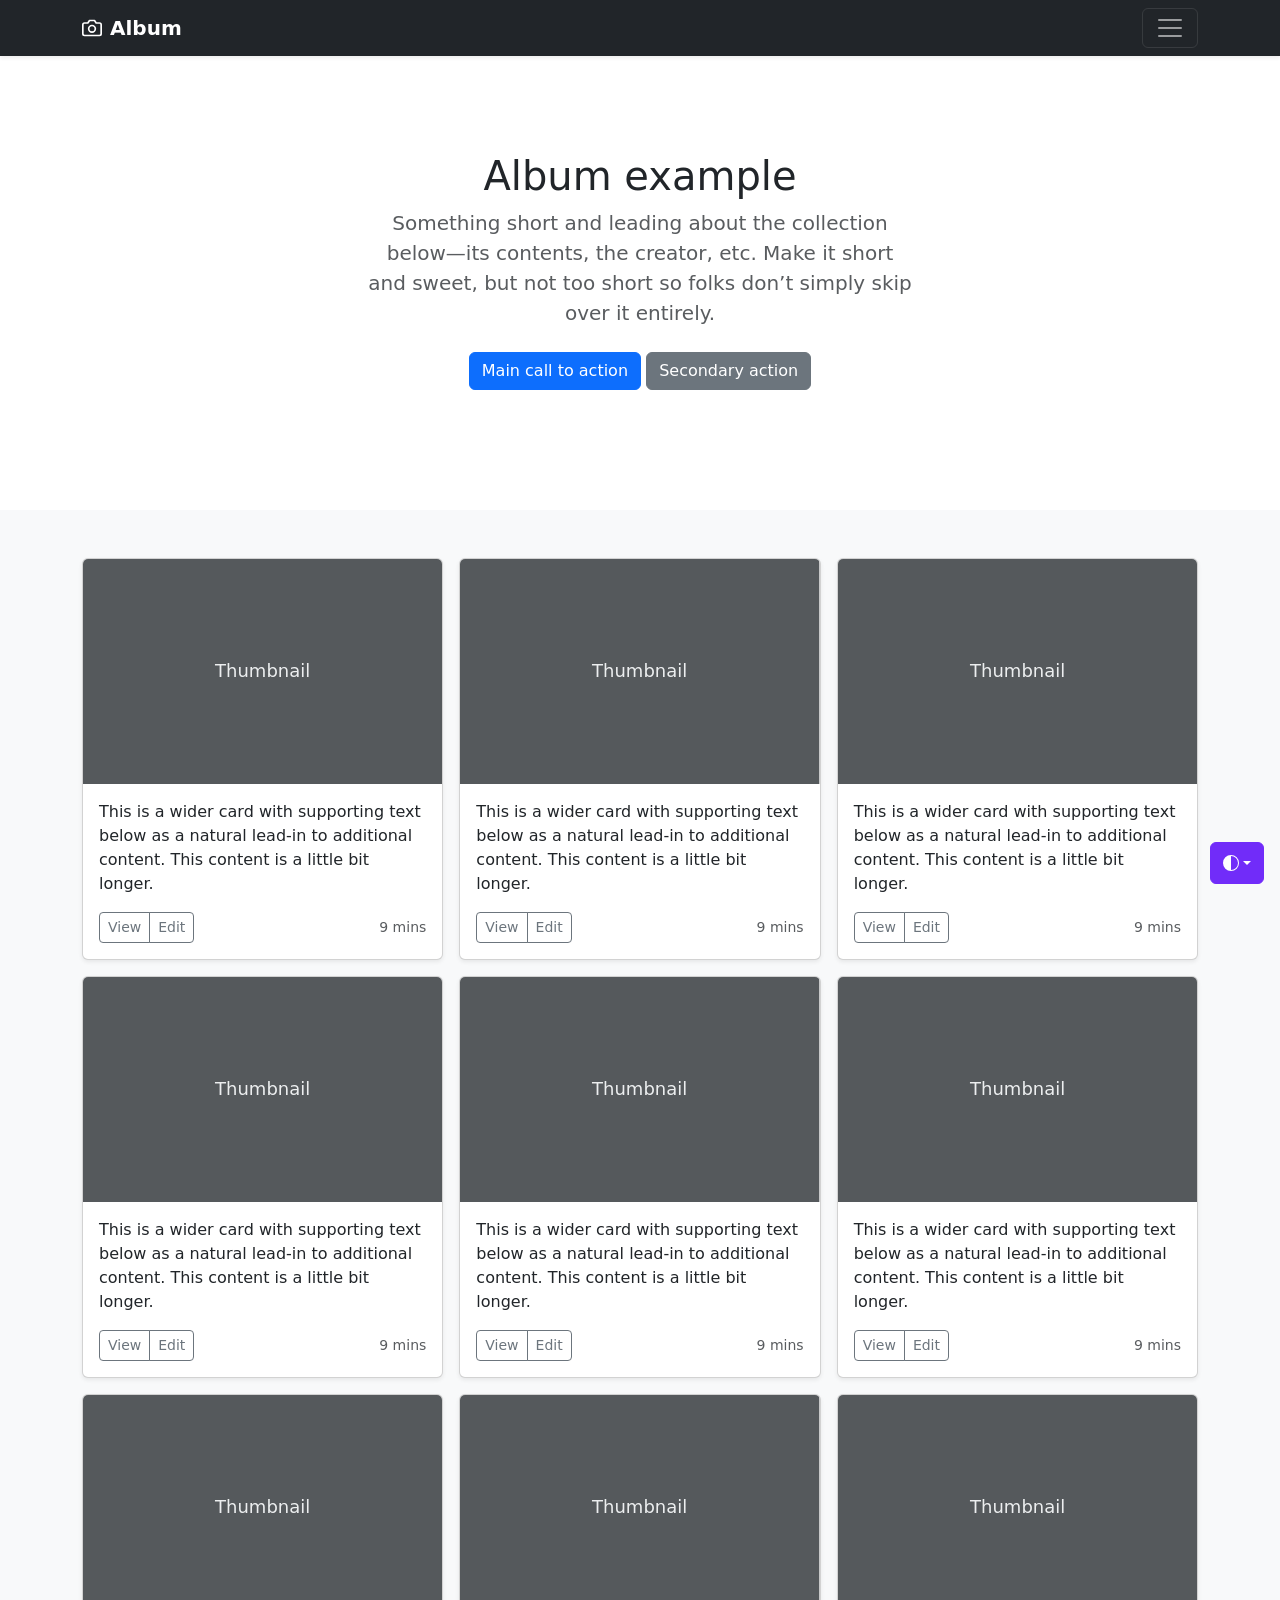
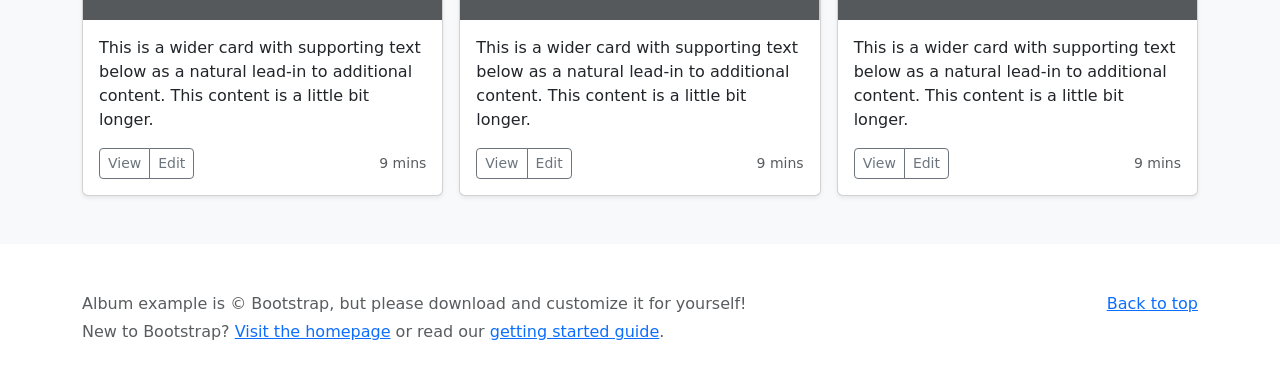
==== Clases de reforzamiento/Reforzamiento 04-07-2026/proyecto/index.html @ 9f86f80a "Actualización repositorio" ====
<!doctype html>
<html lang="en" data-bs-theme="auto">
  <head>
    <meta charset="utf-8" />
    <meta name="viewport" content="width=device-width, initial-scale=1" />
    <meta name="description" content="" />
    <meta
      name="author"
      content="Mark Otto, Jacob Thornton, and Bootstrap contributors"
    />
    <meta name="generator" content="Astro v5.13.2" />
    <title>Album example · Bootstrap v5.3</title>
    <link
      rel="canonical"
      href="https://getbootstrap.com/docs/5.3/examples/album/"
    />
    <script src="../assets/js/color-modes.js"></script>
    <link href="https://cdn.jsdelivr.net/npm/bootstrap@5.3.8/dist/css/bootstrap.min.css" rel="stylesheet" integrity="sha384-sRIl4kxILFvY47J16cr9ZwB07vP4J8+LH7qKQnuqkuIAvNWLzeN8tE5YBujZqJLB" crossorigin="anonymous">
    <meta name="theme-color" content="#712cf9" />
    <style>
      .bd-placeholder-img {
        font-size: 1.125rem;
        text-anchor: middle;
        -webkit-user-select: none;
        -moz-user-select: none;
        user-select: none;
      }
      @media (min-width: 768px) {
        .bd-placeholder-img-lg {
          font-size: 3.5rem;
        }
      }
      .b-example-divider {
        width: 100%;
        height: 3rem;
        background-color: #0000001a;
        border: solid rgba(0, 0, 0, 0.15);
        border-width: 1px 0;
        box-shadow:
          inset 0 0.5em 1.5em #0000001a,
          inset 0 0.125em 0.5em #00000026;
      }
      .b-example-vr {
        flex-shrink: 0;
        width: 1.5rem;
        height: 100vh;
      }
      .bi {
        vertical-align: -0.125em;
        fill: currentColor;
      }
      .nav-scroller {
        position: relative;
        z-index: 2;
        height: 2.75rem;
        overflow-y: hidden;
      }
      .nav-scroller .nav {
        display: flex;
        flex-wrap: nowrap;
        padding-bottom: 1rem;
        margin-top: -1px;
        overflow-x: auto;
        text-align: center;
        white-space: nowrap;
        -webkit-overflow-scrolling: touch;
      }
      .btn-bd-primary {
        --bd-violet-bg: #712cf9;
        --bd-violet-rgb: 112.520718, 44.062154, 249.437846;
        --bs-btn-font-weight: 600;
        --bs-btn-color: var(--bs-white);
        --bs-btn-bg: var(--bd-violet-bg);
        --bs-btn-border-color: var(--bd-violet-bg);
        --bs-btn-hover-color: var(--bs-white);
        --bs-btn-hover-bg: #6528e0;
        --bs-btn-hover-border-color: #6528e0;
        --bs-btn-focus-shadow-rgb: var(--bd-violet-rgb);
        --bs-btn-active-color: var(--bs-btn-hover-color);
        --bs-btn-active-bg: #5a23c8;
        --bs-btn-active-border-color: #5a23c8;
      }
      .bd-mode-toggle {
        z-index: 1500;
      }
      .bd-mode-toggle .bi {
        width: 1em;
        height: 1em;
      }
      .bd-mode-toggle .dropdown-menu .active .bi {
        display: block !important;
      }
    </style>
  </head>
  <body>
    <svg xmlns="http://www.w3.org/2000/svg" class="d-none">
      <symbol id="check2" viewBox="0 0 16 16">
        <path
          d="M13.854 3.646a.5.5 0 0 1 0 .708l-7 7a.5.5 0 0 1-.708 0l-3.5-3.5a.5.5 0 1 1 .708-.708L6.5 10.293l6.646-6.647a.5.5 0 0 1 .708 0z"
        ></path>
      </symbol>
      <symbol id="circle-half" viewBox="0 0 16 16">
        <path
          d="M8 15A7 7 0 1 0 8 1v14zm0 1A8 8 0 1 1 8 0a8 8 0 0 1 0 16z"
        ></path>
      </symbol>
      <symbol id="moon-stars-fill" viewBox="0 0 16 16">
        <path
          d="M6 .278a.768.768 0 0 1 .08.858 7.208 7.208 0 0 0-.878 3.46c0 4.021 3.278 7.277 7.318 7.277.527 0 1.04-.055 1.533-.16a.787.787 0 0 1 .81.316.733.733 0 0 1-.031.893A8.349 8.349 0 0 1 8.344 16C3.734 16 0 12.286 0 7.71 0 4.266 2.114 1.312 5.124.06A.752.752 0 0 1 6 .278z"
        ></path>
        <path
          d="M10.794 3.148a.217.217 0 0 1 .412 0l.387 1.162c.173.518.579.924 1.097 1.097l1.162.387a.217.217 0 0 1 0 .412l-1.162.387a1.734 1.734 0 0 0-1.097 1.097l-.387 1.162a.217.217 0 0 1-.412 0l-.387-1.162A1.734 1.734 0 0 0 9.31 6.593l-1.162-.387a.217.217 0 0 1 0-.412l1.162-.387a1.734 1.734 0 0 0 1.097-1.097l.387-1.162zM13.863.099a.145.145 0 0 1 .274 0l.258.774c.115.346.386.617.732.732l.774.258a.145.145 0 0 1 0 .274l-.774.258a1.156 1.156 0 0 0-.732.732l-.258.774a.145.145 0 0 1-.274 0l-.258-.774a1.156 1.156 0 0 0-.732-.732l-.774-.258a.145.145 0 0 1 0-.274l.774-.258c.346-.115.617-.386.732-.732L13.863.1z"
        ></path>
      </symbol>
      <symbol id="sun-fill" viewBox="0 0 16 16">
        <path
          d="M8 12a4 4 0 1 0 0-8 4 4 0 0 0 0 8zM8 0a.5.5 0 0 1 .5.5v2a.5.5 0 0 1-1 0v-2A.5.5 0 0 1 8 0zm0 13a.5.5 0 0 1 .5.5v2a.5.5 0 0 1-1 0v-2A.5.5 0 0 1 8 13zm8-5a.5.5 0 0 1-.5.5h-2a.5.5 0 0 1 0-1h2a.5.5 0 0 1 .5.5zM3 8a.5.5 0 0 1-.5.5h-2a.5.5 0 0 1 0-1h2A.5.5 0 0 1 3 8zm10.657-5.657a.5.5 0 0 1 0 .707l-1.414 1.415a.5.5 0 1 1-.707-.708l1.414-1.414a.5.5 0 0 1 .707 0zm-9.193 9.193a.5.5 0 0 1 0 .707L3.05 13.657a.5.5 0 0 1-.707-.707l1.414-1.414a.5.5 0 0 1 .707 0zm9.193 2.121a.5.5 0 0 1-.707 0l-1.414-1.414a.5.5 0 0 1 .707-.707l1.414 1.414a.5.5 0 0 1 0 .707zM4.464 4.465a.5.5 0 0 1-.707 0L2.343 3.05a.5.5 0 1 1 .707-.707l1.414 1.414a.5.5 0 0 1 0 .708z"
        ></path>
      </symbol>
    </svg>
    <div
      class="dropdown position-fixed bottom-0 end-0 mb-3 me-3 bd-mode-toggle"
    >
      <button
        class="btn btn-bd-primary py-2 dropdown-toggle d-flex align-items-center"
        id="bd-theme"
        type="button"
        aria-expanded="false"
        data-bs-toggle="dropdown"
        aria-label="Toggle theme (auto)"
      >
        <svg class="bi my-1 theme-icon-active" aria-hidden="true">
          <use href="#circle-half"></use>
        </svg>
        <span class="visually-hidden" id="bd-theme-text">Toggle theme</span>
      </button>
      <ul
        class="dropdown-menu dropdown-menu-end shadow"
        aria-labelledby="bd-theme-text"
      >
        <li>
          <button
            type="button"
            class="dropdown-item d-flex align-items-center"
            data-bs-theme-value="light"
            aria-pressed="false"
          >
            <svg class="bi me-2 opacity-50" aria-hidden="true">
              <use href="#sun-fill"></use>
            </svg>
            Light
            <svg class="bi ms-auto d-none" aria-hidden="true">
              <use href="#check2"></use>
            </svg>
          </button>
        </li>
        <li>
          <button
            type="button"
            class="dropdown-item d-flex align-items-center"
            data-bs-theme-value="dark"
            aria-pressed="false"
          >
            <svg class="bi me-2 opacity-50" aria-hidden="true">
              <use href="#moon-stars-fill"></use>
            </svg>
            Dark
            <svg class="bi ms-auto d-none" aria-hidden="true">
              <use href="#check2"></use>
            </svg>
          </button>
        </li>
        <li>
          <button
            type="button"
            class="dropdown-item d-flex align-items-center active"
            data-bs-theme-value="auto"
            aria-pressed="true"
          >
            <svg class="bi me-2 opacity-50" aria-hidden="true">
              <use href="#circle-half"></use>
            </svg>
            Auto
            <svg class="bi ms-auto d-none" aria-hidden="true">
              <use href="#check2"></use>
            </svg>
          </button>
        </li>
      </ul>
    </div>
    <header data-bs-theme="dark">
      <div class="collapse text-bg-dark" id="navbarHeader">
        <div class="container">
          <div class="row">
            <div class="col-sm-8 col-md-7 py-4">
              <h4>About</h4>
              <p class="text-body-secondary">
                Add some information about the album below, the author, or any
                other background context. Make it a few sentences long so folks
                can pick up some informative tidbits. Then, link them off to
                some social networking sites or contact information.
              </p>
            </div>
            <div class="col-sm-4 offset-md-1 py-4">
              <h4>Contact</h4>
              <ul class="list-unstyled">
                <li><a href="#" class="text-white">Follow on X</a></li>
                <li><a href="#" class="text-white">Like on Facebook</a></li>
                <li><a href="#" class="text-white">Email me</a></li>
              </ul>
            </div>
          </div>
        </div>
      </div>
      <div class="navbar navbar-dark bg-dark shadow-sm">
        <div class="container">
          <a href="#" class="navbar-brand d-flex align-items-center">
            <svg
              xmlns="http://www.w3.org/2000/svg"
              width="20"
              height="20"
              fill="none"
              stroke="currentColor"
              stroke-linecap="round"
              stroke-linejoin="round"
              stroke-width="2"
              aria-hidden="true"
              class="me-2"
              viewBox="0 0 24 24"
            >
              <path
                d="M23 19a2 2 0 0 1-2 2H3a2 2 0 0 1-2-2V8a2 2 0 0 1 2-2h4l2-3h6l2 3h4a2 2 0 0 1 2 2z"
              ></path>
              <circle cx="12" cy="13" r="4"></circle>
            </svg>
            <strong>Album</strong>
          </a>
          <button
            class="navbar-toggler"
            type="button"
            data-bs-toggle="collapse"
            data-bs-target="#navbarHeader"
            aria-controls="navbarHeader"
            aria-expanded="false"
            aria-label="Toggle navigation"
          >
            <span class="navbar-toggler-icon"></span>
          </button>
        </div>
      </div>
    </header>
    <main>
      <section class="py-5 text-center container">
        <div class="row py-lg-5">
          <div class="col-lg-6 col-md-8 mx-auto">
            <h1 class="fw-light">Album example</h1>
            <p class="lead text-body-secondary">
              Something short and leading about the collection below—its
              contents, the creator, etc. Make it short and sweet, but not too
              short so folks don’t simply skip over it entirely.
            </p>
            <p>
              <a href="#" class="btn btn-primary my-2">Main call to action</a>
              <a href="#" class="btn btn-secondary my-2">Secondary action</a>
            </p>
          </div>
        </div>
      </section>
      <div class="album py-5 bg-body-tertiary">
        <div class="container">
          <div class="row row-cols-1 row-cols-sm-2 row-cols-md-3 g-3">
            <div class="col">
              <div class="card shadow-sm">
                <svg
                  aria-label="Placeholder: Thumbnail"
                  class="bd-placeholder-img card-img-top"
                  height="225"
                  preserveAspectRatio="xMidYMid slice"
                  role="img"
                  width="100%"
                  xmlns="http://www.w3.org/2000/svg"
                >
                  <title>Placeholder</title>
                  <rect width="100%" height="100%" fill="#55595c"></rect>
                  <text x="50%" y="50%" fill="#eceeef" dy=".3em">
                    Thumbnail
                  </text>
                </svg>
                <div class="card-body">
                  <p class="card-text">
                    This is a wider card with supporting text below as a natural
                    lead-in to additional content. This content is a little bit
                    longer.
                  </p>
                  <div
                    class="d-flex justify-content-between align-items-center"
                  >
                    <div class="btn-group">
                      <button
                        type="button"
                        class="btn btn-sm btn-outline-secondary"
                      >
                        View
                      </button>
                      <button
                        type="button"
                        class="btn btn-sm btn-outline-secondary"
                      >
                        Edit
                      </button>
                    </div>
                    <small class="text-body-secondary">9 mins</small>
                  </div>
                </div>
              </div>
            </div>
            <div class="col">
              <div class="card shadow-sm">
                <svg
                  aria-label="Placeholder: Thumbnail"
                  class="bd-placeholder-img card-img-top"
                  height="225"
                  preserveAspectRatio="xMidYMid slice"
                  role="img"
                  width="100%"
                  xmlns="http://www.w3.org/2000/svg"
                >
                  <title>Placeholder</title>
                  <rect width="100%" height="100%" fill="#55595c"></rect>
                  <text x="50%" y="50%" fill="#eceeef" dy=".3em">
                    Thumbnail
                  </text>
                </svg>
                <div class="card-body">
                  <p class="card-text">
                    This is a wider card with supporting text below as a natural
                    lead-in to additional content. This content is a little bit
                    longer.
                  </p>
                  <div
                    class="d-flex justify-content-between align-items-center"
                  >
                    <div class="btn-group">
                      <button
                        type="button"
                        class="btn btn-sm btn-outline-secondary"
                      >
                        View
                      </button>
                      <button
                        type="button"
                        class="btn btn-sm btn-outline-secondary"
                      >
                        Edit
                      </button>
                    </div>
                    <small class="text-body-secondary">9 mins</small>
                  </div>
                </div>
              </div>
            </div>
            <div class="col">
              <div class="card shadow-sm">
                <svg
                  aria-label="Placeholder: Thumbnail"
                  class="bd-placeholder-img card-img-top"
                  height="225"
                  preserveAspectRatio="xMidYMid slice"
                  role="img"
                  width="100%"
                  xmlns="http://www.w3.org/2000/svg"
                >
                  <title>Placeholder</title>
                  <rect width="100%" height="100%" fill="#55595c"></rect>
                  <text x="50%" y="50%" fill="#eceeef" dy=".3em">
                    Thumbnail
                  </text>
                </svg>
                <div class="card-body">
                  <p class="card-text">
                    This is a wider card with supporting text below as a natural
                    lead-in to additional content. This content is a little bit
                    longer.
                  </p>
                  <div
                    class="d-flex justify-content-between align-items-center"
                  >
                    <div class="btn-group">
                      <button
                        type="button"
                        class="btn btn-sm btn-outline-secondary"
                      >
                        View
                      </button>
                      <button
                        type="button"
                        class="btn btn-sm btn-outline-secondary"
                      >
                        Edit
                      </button>
                    </div>
                    <small class="text-body-secondary">9 mins</small>
                  </div>
                </div>
              </div>
            </div>
            <div class="col">
              <div class="card shadow-sm">
                <svg
                  aria-label="Placeholder: Thumbnail"
                  class="bd-placeholder-img card-img-top"
                  height="225"
                  preserveAspectRatio="xMidYMid slice"
                  role="img"
                  width="100%"
                  xmlns="http://www.w3.org/2000/svg"
                >
                  <title>Placeholder</title>
                  <rect width="100%" height="100%" fill="#55595c"></rect>
                  <text x="50%" y="50%" fill="#eceeef" dy=".3em">
                    Thumbnail
                  </text>
                </svg>
                <div class="card-body">
                  <p class="card-text">
                    This is a wider card with supporting text below as a natural
                    lead-in to additional content. This content is a little bit
                    longer.
                  </p>
                  <div
                    class="d-flex justify-content-between align-items-center"
                  >
                    <div class="btn-group">
                      <button
                        type="button"
                        class="btn btn-sm btn-outline-secondary"
                      >
                        View
                      </button>
                      <button
                        type="button"
                        class="btn btn-sm btn-outline-secondary"
                      >
                        Edit
                      </button>
                    </div>
                    <small class="text-body-secondary">9 mins</small>
                  </div>
                </div>
              </div>
            </div>
            <div class="col">
              <div class="card shadow-sm">
                <svg
                  aria-label="Placeholder: Thumbnail"
                  class="bd-placeholder-img card-img-top"
                  height="225"
                  preserveAspectRatio="xMidYMid slice"
                  role="img"
                  width="100%"
                  xmlns="http://www.w3.org/2000/svg"
                >
                  <title>Placeholder</title>
                  <rect width="100%" height="100%" fill="#55595c"></rect>
                  <text x="50%" y="50%" fill="#eceeef" dy=".3em">
                    Thumbnail
                  </text>
                </svg>
                <div class="card-body">
                  <p class="card-text">
                    This is a wider card with supporting text below as a natural
                    lead-in to additional content. This content is a little bit
                    longer.
                  </p>
                  <div
                    class="d-flex justify-content-between align-items-center"
                  >
                    <div class="btn-group">
                      <button
                        type="button"
                        class="btn btn-sm btn-outline-secondary"
                      >
                        View
                      </button>
                      <button
                        type="button"
                        class="btn btn-sm btn-outline-secondary"
                      >
                        Edit
                      </button>
                    </div>
                    <small class="text-body-secondary">9 mins</small>
                  </div>
                </div>
              </div>
            </div>
            <div class="col">
              <div class="card shadow-sm">
                <svg
                  aria-label="Placeholder: Thumbnail"
                  class="bd-placeholder-img card-img-top"
                  height="225"
                  preserveAspectRatio="xMidYMid slice"
                  role="img"
                  width="100%"
                  xmlns="http://www.w3.org/2000/svg"
                >
                  <title>Placeholder</title>
                  <rect width="100%" height="100%" fill="#55595c"></rect>
                  <text x="50%" y="50%" fill="#eceeef" dy=".3em">
                    Thumbnail
                  </text>
                </svg>
                <div class="card-body">
                  <p class="card-text">
                    This is a wider card with supporting text below as a natural
                    lead-in to additional content. This content is a little bit
                    longer.
                  </p>
                  <div
                    class="d-flex justify-content-between align-items-center"
                  >
                    <div class="btn-group">
                      <button
                        type="button"
                        class="btn btn-sm btn-outline-secondary"
                      >
                        View
                      </button>
                      <button
                        type="button"
                        class="btn btn-sm btn-outline-secondary"
                      >
                        Edit
                      </button>
                    </div>
                    <small class="text-body-secondary">9 mins</small>
                  </div>
                </div>
              </div>
            </div>
            <div class="col">
              <div class="card shadow-sm">
                <svg
                  aria-label="Placeholder: Thumbnail"
                  class="bd-placeholder-img card-img-top"
                  height="225"
                  preserveAspectRatio="xMidYMid slice"
                  role="img"
                  width="100%"
                  xmlns="http://www.w3.org/2000/svg"
                >
                  <title>Placeholder</title>
                  <rect width="100%" height="100%" fill="#55595c"></rect>
                  <text x="50%" y="50%" fill="#eceeef" dy=".3em">
                    Thumbnail
                  </text>
                </svg>
                <div class="card-body">
                  <p class="card-text">
                    This is a wider card with supporting text below as a natural
                    lead-in to additional content. This content is a little bit
                    longer.
                  </p>
                  <div
                    class="d-flex justify-content-between align-items-center"
                  >
                    <div class="btn-group">
                      <button
                        type="button"
                        class="btn btn-sm btn-outline-secondary"
                      >
                        View
                      </button>
                      <button
                        type="button"
                        class="btn btn-sm btn-outline-secondary"
                      >
                        Edit
                      </button>
                    </div>
                    <small class="text-body-secondary">9 mins</small>
                  </div>
                </div>
              </div>
            </div>
            <div class="col">
              <div class="card shadow-sm">
                <svg
                  aria-label="Placeholder: Thumbnail"
                  class="bd-placeholder-img card-img-top"
                  height="225"
                  preserveAspectRatio="xMidYMid slice"
                  role="img"
                  width="100%"
                  xmlns="http://www.w3.org/2000/svg"
                >
                  <title>Placeholder</title>
                  <rect width="100%" height="100%" fill="#55595c"></rect>
                  <text x="50%" y="50%" fill="#eceeef" dy=".3em">
                    Thumbnail
                  </text>
                </svg>
                <div class="card-body">
                  <p class="card-text">
                    This is a wider card with supporting text below as a natural
                    lead-in to additional content. This content is a little bit
                    longer.
                  </p>
                  <div
                    class="d-flex justify-content-between align-items-center"
                  >
                    <div class="btn-group">
                      <button
                        type="button"
                        class="btn btn-sm btn-outline-secondary"
                      >
                        View
                      </button>
                      <button
                        type="button"
                        class="btn btn-sm btn-outline-secondary"
                      >
                        Edit
                      </button>
                    </div>
                    <small class="text-body-secondary">9 mins</small>
                  </div>
                </div>
              </div>
            </div>
            <div class="col">
              <div class="card shadow-sm">
                <svg
                  aria-label="Placeholder: Thumbnail"
                  class="bd-placeholder-img card-img-top"
                  height="225"
                  preserveAspectRatio="xMidYMid slice"
                  role="img"
                  width="100%"
                  xmlns="http://www.w3.org/2000/svg"
                >
                  <title>Placeholder</title>
                  <rect width="100%" height="100%" fill="#55595c"></rect>
                  <text x="50%" y="50%" fill="#eceeef" dy=".3em">
                    Thumbnail
                  </text>
                </svg>
                <div class="card-body">
                  <p class="card-text">
                    This is a wider card with supporting text below as a natural
                    lead-in to additional content. This content is a little bit
                    longer.
                  </p>
                  <div
                    class="d-flex justify-content-between align-items-center"
                  >
                    <div class="btn-group">
                      <button
                        type="button"
                        class="btn btn-sm btn-outline-secondary"
                      >
                        View
                      </button>
                      <button
                        type="button"
                        class="btn btn-sm btn-outline-secondary"
                      >
                        Edit
                      </button>
                    </div>
                    <small class="text-body-secondary">9 mins</small>
                  </div>
                </div>
              </div>
            </div>
          </div>
        </div>
      </div>
    </main>
    <footer class="text-body-secondary py-5">
      <div class="container">
        <p class="float-end mb-1"><a href="#">Back to top</a></p>
        <p class="mb-1">
          Album example is &copy; Bootstrap, but please download and customize
          it for yourself!
        </p>
        <p class="mb-0">
          New to Bootstrap? <a href="/">Visit the homepage</a> or read our
          <a href="../getting-started/introduction">getting started guide</a>.
        </p>
      </div>
    </footer>
    <script src="https://cdn.jsdelivr.net/npm/bootstrap@5.3.8/dist/js/bootstrap.bundle.min.js" integrity="sha384-FKyoEForCGlyvwx9Hj09JcYn3nv7wiPVlz7YYwJrWVcXK/BmnVDxM+D2scQbITxI" crossorigin="anonymous"></script>
  </body>
</html>
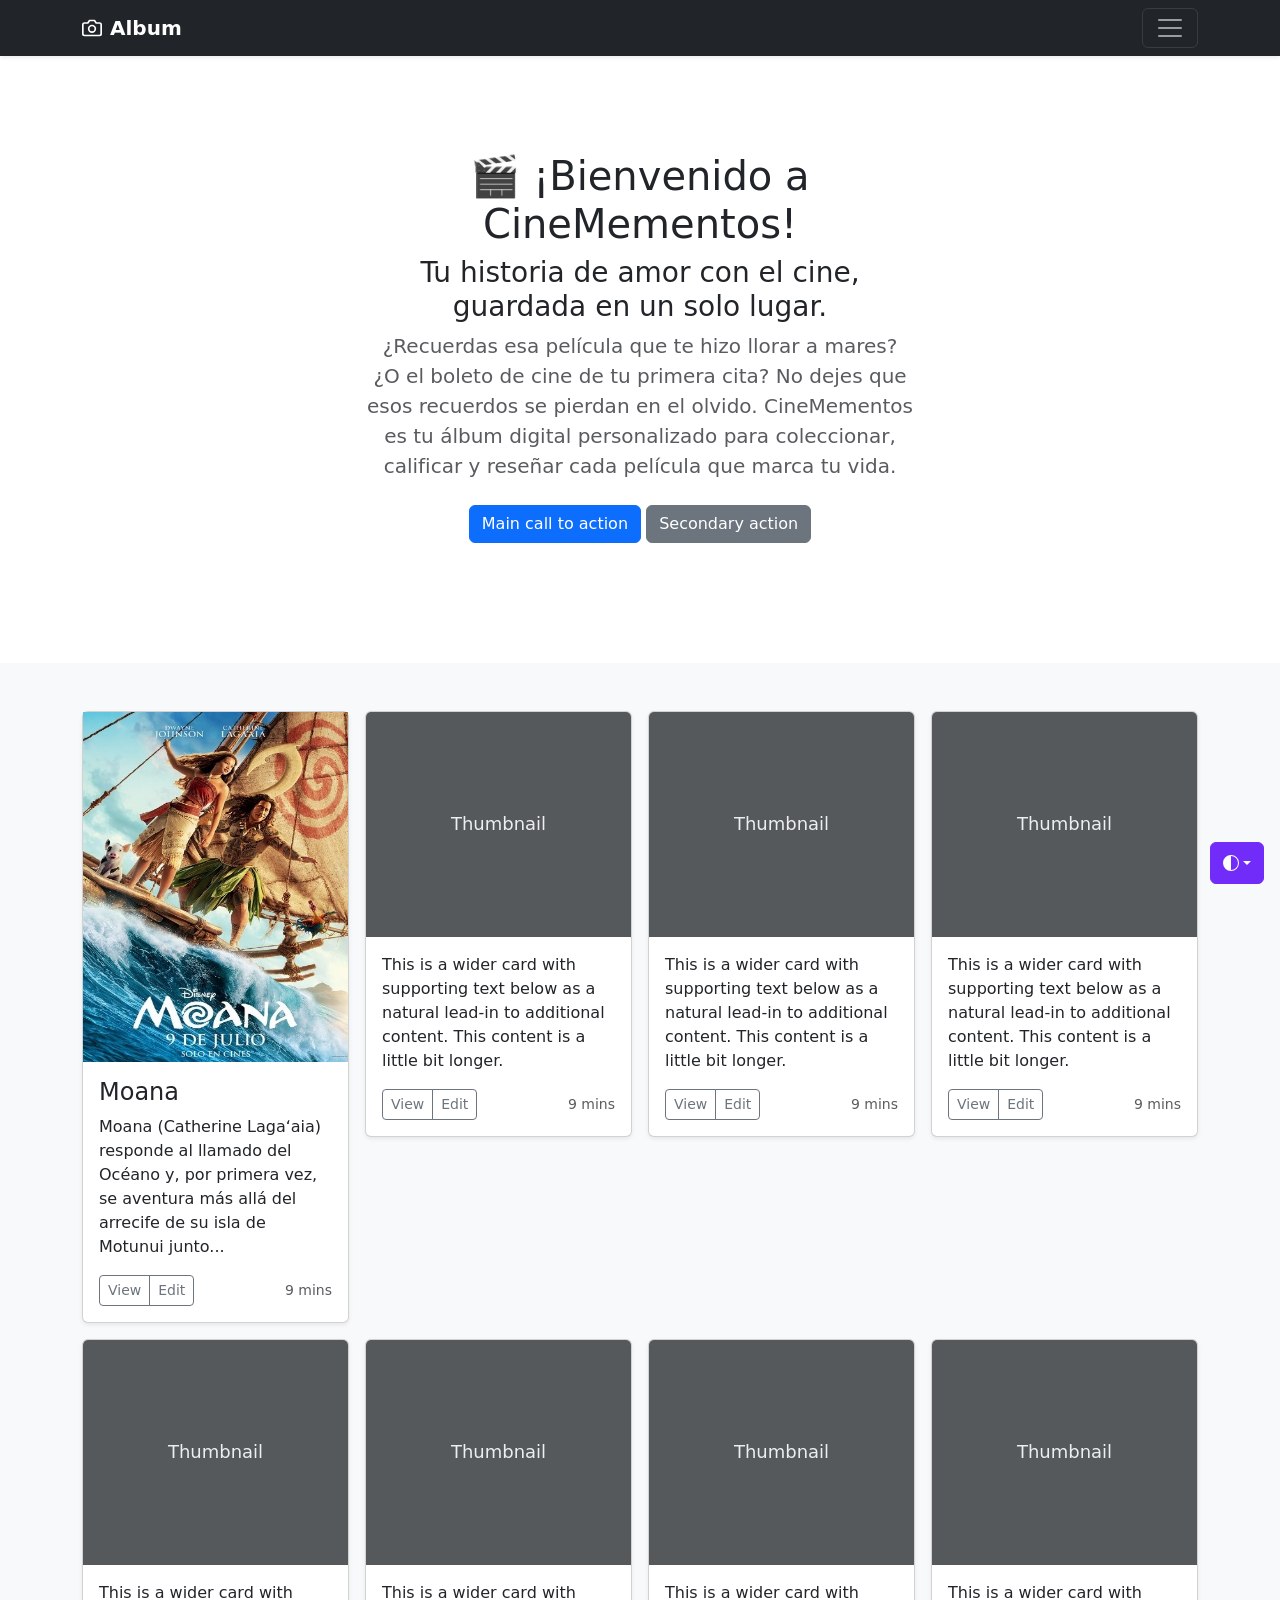
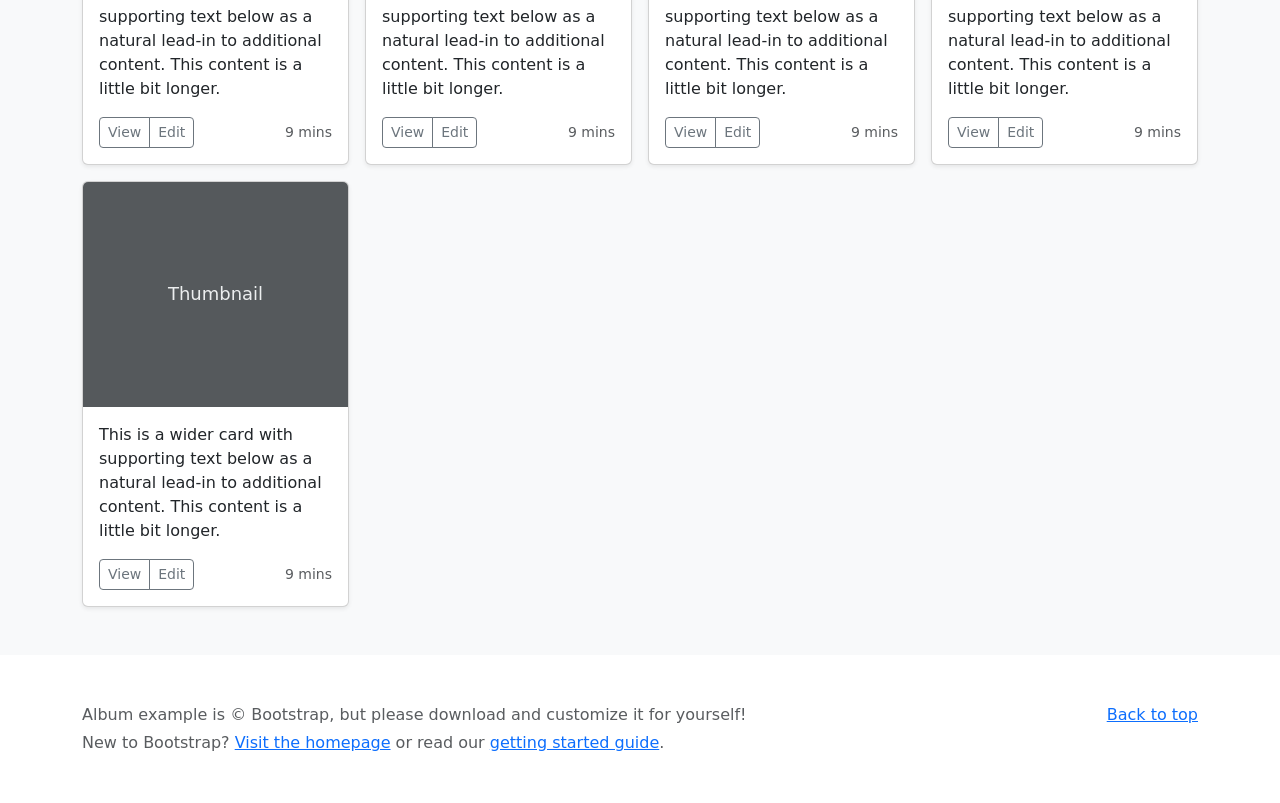
==== commit 6c786349: "Actualización proyecto peliculas" ====
--- a/Clases de reforzamiento/Reforzamiento 04-07-2026/proyecto/index.html
+++ b/Clases de reforzamiento/Reforzamiento 04-07-2026/proyecto/index.html
@@ -1,696 +1,529 @@
 <!doctype html>
-<html lang="en" data-bs-theme="auto">
-  <head>
-    <meta charset="utf-8" />
-    <meta name="viewport" content="width=device-width, initial-scale=1" />
-    <meta name="description" content="" />
-    <meta
-      name="author"
-      content="Mark Otto, Jacob Thornton, and Bootstrap contributors"
-    />
-    <meta name="generator" content="Astro v5.13.2" />
-    <title>Album example · Bootstrap v5.3</title>
-    <link
-      rel="canonical"
-      href="https://getbootstrap.com/docs/5.3/examples/album/"
-    />
-    <script src="../assets/js/color-modes.js"></script>
-    <link href="https://cdn.jsdelivr.net/npm/bootstrap@5.3.8/dist/css/bootstrap.min.css" rel="stylesheet" integrity="sha384-sRIl4kxILFvY47J16cr9ZwB07vP4J8+LH7qKQnuqkuIAvNWLzeN8tE5YBujZqJLB" crossorigin="anonymous">
-    <meta name="theme-color" content="#712cf9" />
-    <style>
-      .bd-placeholder-img {
-        font-size: 1.125rem;
-        text-anchor: middle;
-        -webkit-user-select: none;
-        -moz-user-select: none;
-        user-select: none;
+<html lang="es" data-bs-theme="auto">
+
+<head>
+  <meta charset="utf-8" />
+  <meta name="viewport" content="width=device-width, initial-scale=1" />
+  <meta name="description" content="" />
+  <meta name="author" content="Mark Otto, Jacob Thornton, and Bootstrap contributors" />
+  <meta name="generator" content="Astro v5.13.2" />
+  <title>Album</title>
+  <link rel="canonical" href="https://getbootstrap.com/docs/5.3/examples/album/" />
+  <script src="../assets/js/color-modes.js"></script>
+  <link href="https://cdn.jsdelivr.net/npm/bootstrap@5.3.8/dist/css/bootstrap.min.css" rel="stylesheet"
+    integrity="sha384-sRIl4kxILFvY47J16cr9ZwB07vP4J8+LH7qKQnuqkuIAvNWLzeN8tE5YBujZqJLB" crossorigin="anonymous">
+  <meta name="theme-color" content="#712cf9" />
+  <style>
+    .bd-placeholder-img {
+      font-size: 1.125rem;
+      text-anchor: middle;
+      -webkit-user-select: none;
+      -moz-user-select: none;
+      user-select: none;
+    }
+
+    @media (min-width: 768px) {
+      .bd-placeholder-img-lg {
+        font-size: 3.5rem;
       }
-      @media (min-width: 768px) {
-        .bd-placeholder-img-lg {
-          font-size: 3.5rem;
-        }
-      }
-      .b-example-divider {
-        width: 100%;
-        height: 3rem;
-        background-color: #0000001a;
-        border: solid rgba(0, 0, 0, 0.15);
-        border-width: 1px 0;
-        box-shadow:
-          inset 0 0.5em 1.5em #0000001a,
-          inset 0 0.125em 0.5em #00000026;
-      }
-      .b-example-vr {
-        flex-shrink: 0;
-        width: 1.5rem;
-        height: 100vh;
-      }
-      .bi {
-        vertical-align: -0.125em;
-        fill: currentColor;
-      }
-      .nav-scroller {
-        position: relative;
-        z-index: 2;
-        height: 2.75rem;
-        overflow-y: hidden;
-      }
-      .nav-scroller .nav {
-        display: flex;
-        flex-wrap: nowrap;
-        padding-bottom: 1rem;
-        margin-top: -1px;
-        overflow-x: auto;
-        text-align: center;
-        white-space: nowrap;
-        -webkit-overflow-scrolling: touch;
-      }
-      .btn-bd-primary {
-        --bd-violet-bg: #712cf9;
-        --bd-violet-rgb: 112.520718, 44.062154, 249.437846;
-        --bs-btn-font-weight: 600;
-        --bs-btn-color: var(--bs-white);
-        --bs-btn-bg: var(--bd-violet-bg);
-        --bs-btn-border-color: var(--bd-violet-bg);
-        --bs-btn-hover-color: var(--bs-white);
-        --bs-btn-hover-bg: #6528e0;
-        --bs-btn-hover-border-color: #6528e0;
-        --bs-btn-focus-shadow-rgb: var(--bd-violet-rgb);
-        --bs-btn-active-color: var(--bs-btn-hover-color);
-        --bs-btn-active-bg: #5a23c8;
-        --bs-btn-active-border-color: #5a23c8;
-      }
-      .bd-mode-toggle {
-        z-index: 1500;
-      }
-      .bd-mode-toggle .bi {
-        width: 1em;
-        height: 1em;
-      }
-      .bd-mode-toggle .dropdown-menu .active .bi {
-        display: block !important;
-      }
-    </style>
-  </head>
-  <body>
-    <svg xmlns="http://www.w3.org/2000/svg" class="d-none">
-      <symbol id="check2" viewBox="0 0 16 16">
-        <path
-          d="M13.854 3.646a.5.5 0 0 1 0 .708l-7 7a.5.5 0 0 1-.708 0l-3.5-3.5a.5.5 0 1 1 .708-.708L6.5 10.293l6.646-6.647a.5.5 0 0 1 .708 0z"
-        ></path>
-      </symbol>
-      <symbol id="circle-half" viewBox="0 0 16 16">
-        <path
-          d="M8 15A7 7 0 1 0 8 1v14zm0 1A8 8 0 1 1 8 0a8 8 0 0 1 0 16z"
-        ></path>
-      </symbol>
-      <symbol id="moon-stars-fill" viewBox="0 0 16 16">
-        <path
-          d="M6 .278a.768.768 0 0 1 .08.858 7.208 7.208 0 0 0-.878 3.46c0 4.021 3.278 7.277 7.318 7.277.527 0 1.04-.055 1.533-.16a.787.787 0 0 1 .81.316.733.733 0 0 1-.031.893A8.349 8.349 0 0 1 8.344 16C3.734 16 0 12.286 0 7.71 0 4.266 2.114 1.312 5.124.06A.752.752 0 0 1 6 .278z"
-        ></path>
-        <path
-          d="M10.794 3.148a.217.217 0 0 1 .412 0l.387 1.162c.173.518.579.924 1.097 1.097l1.162.387a.217.217 0 0 1 0 .412l-1.162.387a1.734 1.734 0 0 0-1.097 1.097l-.387 1.162a.217.217 0 0 1-.412 0l-.387-1.162A1.734 1.734 0 0 0 9.31 6.593l-1.162-.387a.217.217 0 0 1 0-.412l1.162-.387a1.734 1.734 0 0 0 1.097-1.097l.387-1.162zM13.863.099a.145.145 0 0 1 .274 0l.258.774c.115.346.386.617.732.732l.774.258a.145.145 0 0 1 0 .274l-.774.258a1.156 1.156 0 0 0-.732.732l-.258.774a.145.145 0 0 1-.274 0l-.258-.774a1.156 1.156 0 0 0-.732-.732l-.774-.258a.145.145 0 0 1 0-.274l.774-.258c.346-.115.617-.386.732-.732L13.863.1z"
-        ></path>
-      </symbol>
-      <symbol id="sun-fill" viewBox="0 0 16 16">
-        <path
-          d="M8 12a4 4 0 1 0 0-8 4 4 0 0 0 0 8zM8 0a.5.5 0 0 1 .5.5v2a.5.5 0 0 1-1 0v-2A.5.5 0 0 1 8 0zm0 13a.5.5 0 0 1 .5.5v2a.5.5 0 0 1-1 0v-2A.5.5 0 0 1 8 13zm8-5a.5.5 0 0 1-.5.5h-2a.5.5 0 0 1 0-1h2a.5.5 0 0 1 .5.5zM3 8a.5.5 0 0 1-.5.5h-2a.5.5 0 0 1 0-1h2A.5.5 0 0 1 3 8zm10.657-5.657a.5.5 0 0 1 0 .707l-1.414 1.415a.5.5 0 1 1-.707-.708l1.414-1.414a.5.5 0 0 1 .707 0zm-9.193 9.193a.5.5 0 0 1 0 .707L3.05 13.657a.5.5 0 0 1-.707-.707l1.414-1.414a.5.5 0 0 1 .707 0zm9.193 2.121a.5.5 0 0 1-.707 0l-1.414-1.414a.5.5 0 0 1 .707-.707l1.414 1.414a.5.5 0 0 1 0 .707zM4.464 4.465a.5.5 0 0 1-.707 0L2.343 3.05a.5.5 0 1 1 .707-.707l1.414 1.414a.5.5 0 0 1 0 .708z"
-        ></path>
-      </symbol>
-    </svg>
-    <div
-      class="dropdown position-fixed bottom-0 end-0 mb-3 me-3 bd-mode-toggle"
-    >
-      <button
-        class="btn btn-bd-primary py-2 dropdown-toggle d-flex align-items-center"
-        id="bd-theme"
-        type="button"
-        aria-expanded="false"
-        data-bs-toggle="dropdown"
-        aria-label="Toggle theme (auto)"
-      >
-        <svg class="bi my-1 theme-icon-active" aria-hidden="true">
-          <use href="#circle-half"></use>
-        </svg>
-        <span class="visually-hidden" id="bd-theme-text">Toggle theme</span>
-      </button>
-      <ul
-        class="dropdown-menu dropdown-menu-end shadow"
-        aria-labelledby="bd-theme-text"
-      >
-        <li>
-          <button
-            type="button"
-            class="dropdown-item d-flex align-items-center"
-            data-bs-theme-value="light"
-            aria-pressed="false"
-          >
-            <svg class="bi me-2 opacity-50" aria-hidden="true">
-              <use href="#sun-fill"></use>
-            </svg>
-            Light
-            <svg class="bi ms-auto d-none" aria-hidden="true">
-              <use href="#check2"></use>
-            </svg>
-          </button>
-        </li>
-        <li>
-          <button
-            type="button"
-            class="dropdown-item d-flex align-items-center"
-            data-bs-theme-value="dark"
-            aria-pressed="false"
-          >
-            <svg class="bi me-2 opacity-50" aria-hidden="true">
-              <use href="#moon-stars-fill"></use>
-            </svg>
-            Dark
-            <svg class="bi ms-auto d-none" aria-hidden="true">
-              <use href="#check2"></use>
-            </svg>
-          </button>
-        </li>
-        <li>
-          <button
-            type="button"
-            class="dropdown-item d-flex align-items-center active"
-            data-bs-theme-value="auto"
-            aria-pressed="true"
-          >
-            <svg class="bi me-2 opacity-50" aria-hidden="true">
-              <use href="#circle-half"></use>
-            </svg>
-            Auto
-            <svg class="bi ms-auto d-none" aria-hidden="true">
-              <use href="#check2"></use>
-            </svg>
-          </button>
-        </li>
-      </ul>
-    </div>
-    <header data-bs-theme="dark">
-      <div class="collapse text-bg-dark" id="navbarHeader">
-        <div class="container">
-          <div class="row">
-            <div class="col-sm-8 col-md-7 py-4">
-              <h4>About</h4>
-              <p class="text-body-secondary">
-                Add some information about the album below, the author, or any
-                other background context. Make it a few sentences long so folks
-                can pick up some informative tidbits. Then, link them off to
-                some social networking sites or contact information.
-              </p>
-            </div>
-            <div class="col-sm-4 offset-md-1 py-4">
-              <h4>Contact</h4>
-              <ul class="list-unstyled">
-                <li><a href="#" class="text-white">Follow on X</a></li>
-                <li><a href="#" class="text-white">Like on Facebook</a></li>
-                <li><a href="#" class="text-white">Email me</a></li>
-              </ul>
-            </div>
+    }
+
+    .b-example-divider {
+      width: 100%;
+      height: 3rem;
+      background-color: #0000001a;
+      border: solid rgba(0, 0, 0, 0.15);
+      border-width: 1px 0;
+      box-shadow:
+        inset 0 0.5em 1.5em #0000001a,
+        inset 0 0.125em 0.5em #00000026;
+    }
+
+    .b-example-vr {
+      flex-shrink: 0;
+      width: 1.5rem;
+      height: 100vh;
+    }
+
+    .bi {
+      vertical-align: -0.125em;
+      fill: currentColor;
+    }
+
+    .nav-scroller {
+      position: relative;
+      z-index: 2;
+      height: 2.75rem;
+      overflow-y: hidden;
+    }
+
+    .nav-scroller .nav {
+      display: flex;
+      flex-wrap: nowrap;
+      padding-bottom: 1rem;
+      margin-top: -1px;
+      overflow-x: auto;
+      text-align: center;
+      white-space: nowrap;
+      -webkit-overflow-scrolling: touch;
+    }
+
+    .btn-bd-primary {
+      --bd-violet-bg: #712cf9;
+      --bd-violet-rgb: 112.520718, 44.062154, 249.437846;
+      --bs-btn-font-weight: 600;
+      --bs-btn-color: var(--bs-white);
+      --bs-btn-bg: var(--bd-violet-bg);
+      --bs-btn-border-color: var(--bd-violet-bg);
+      --bs-btn-hover-color: var(--bs-white);
+      --bs-btn-hover-bg: #6528e0;
+      --bs-btn-hover-border-color: #6528e0;
+      --bs-btn-focus-shadow-rgb: var(--bd-violet-rgb);
+      --bs-btn-active-color: var(--bs-btn-hover-color);
+      --bs-btn-active-bg: #5a23c8;
+      --bs-btn-active-border-color: #5a23c8;
+    }
+
+    .bd-mode-toggle {
+      z-index: 1500;
+    }
+
+    .bd-mode-toggle .bi {
+      width: 1em;
+      height: 1em;
+    }
+
+    .bd-mode-toggle .dropdown-menu .active .bi {
+      display: block !important;
+    }
+  </style>
+</head>
+
+<body>
+  <svg xmlns="http://www.w3.org/2000/svg" class="d-none">
+    <symbol id="check2" viewBox="0 0 16 16">
+      <path
+        d="M13.854 3.646a.5.5 0 0 1 0 .708l-7 7a.5.5 0 0 1-.708 0l-3.5-3.5a.5.5 0 1 1 .708-.708L6.5 10.293l6.646-6.647a.5.5 0 0 1 .708 0z">
+      </path>
+    </symbol>
+    <symbol id="circle-half" viewBox="0 0 16 16">
+      <path d="M8 15A7 7 0 1 0 8 1v14zm0 1A8 8 0 1 1 8 0a8 8 0 0 1 0 16z"></path>
+    </symbol>
+    <symbol id="moon-stars-fill" viewBox="0 0 16 16">
+      <path
+        d="M6 .278a.768.768 0 0 1 .08.858 7.208 7.208 0 0 0-.878 3.46c0 4.021 3.278 7.277 7.318 7.277.527 0 1.04-.055 1.533-.16a.787.787 0 0 1 .81.316.733.733 0 0 1-.031.893A8.349 8.349 0 0 1 8.344 16C3.734 16 0 12.286 0 7.71 0 4.266 2.114 1.312 5.124.06A.752.752 0 0 1 6 .278z">
+      </path>
+      <path
+        d="M10.794 3.148a.217.217 0 0 1 .412 0l.387 1.162c.173.518.579.924 1.097 1.097l1.162.387a.217.217 0 0 1 0 .412l-1.162.387a1.734 1.734 0 0 0-1.097 1.097l-.387 1.162a.217.217 0 0 1-.412 0l-.387-1.162A1.734 1.734 0 0 0 9.31 6.593l-1.162-.387a.217.217 0 0 1 0-.412l1.162-.387a1.734 1.734 0 0 0 1.097-1.097l.387-1.162zM13.863.099a.145.145 0 0 1 .274 0l.258.774c.115.346.386.617.732.732l.774.258a.145.145 0 0 1 0 .274l-.774.258a1.156 1.156 0 0 0-.732.732l-.258.774a.145.145 0 0 1-.274 0l-.258-.774a1.156 1.156 0 0 0-.732-.732l-.774-.258a.145.145 0 0 1 0-.274l.774-.258c.346-.115.617-.386.732-.732L13.863.1z">
+      </path>
+    </symbol>
+    <symbol id="sun-fill" viewBox="0 0 16 16">
+      <path
+        d="M8 12a4 4 0 1 0 0-8 4 4 0 0 0 0 8zM8 0a.5.5 0 0 1 .5.5v2a.5.5 0 0 1-1 0v-2A.5.5 0 0 1 8 0zm0 13a.5.5 0 0 1 .5.5v2a.5.5 0 0 1-1 0v-2A.5.5 0 0 1 8 13zm8-5a.5.5 0 0 1-.5.5h-2a.5.5 0 0 1 0-1h2a.5.5 0 0 1 .5.5zM3 8a.5.5 0 0 1-.5.5h-2a.5.5 0 0 1 0-1h2A.5.5 0 0 1 3 8zm10.657-5.657a.5.5 0 0 1 0 .707l-1.414 1.415a.5.5 0 1 1-.707-.708l1.414-1.414a.5.5 0 0 1 .707 0zm-9.193 9.193a.5.5 0 0 1 0 .707L3.05 13.657a.5.5 0 0 1-.707-.707l1.414-1.414a.5.5 0 0 1 .707 0zm9.193 2.121a.5.5 0 0 1-.707 0l-1.414-1.414a.5.5 0 0 1 .707-.707l1.414 1.414a.5.5 0 0 1 0 .707zM4.464 4.465a.5.5 0 0 1-.707 0L2.343 3.05a.5.5 0 1 1 .707-.707l1.414 1.414a.5.5 0 0 1 0 .708z">
+      </path>
+    </symbol>
+  </svg>
+  <div class="dropdown position-fixed bottom-0 end-0 mb-3 me-3 bd-mode-toggle">
+    <button class="btn btn-bd-primary py-2 dropdown-toggle d-flex align-items-center" id="bd-theme" type="button"
+      aria-expanded="false" data-bs-toggle="dropdown" aria-label="Toggle theme (auto)">
+      <svg class="bi my-1 theme-icon-active" aria-hidden="true">
+        <use href="#circle-half"></use>
+      </svg>
+      <span class="visually-hidden" id="bd-theme-text">Toggle theme</span>
+    </button>
+    <ul class="dropdown-menu dropdown-menu-end shadow" aria-labelledby="bd-theme-text">
+      <li>
+        <button type="button" class="dropdown-item d-flex align-items-center" data-bs-theme-value="light"
+          aria-pressed="false">
+          <svg class="bi me-2 opacity-50" aria-hidden="true">
+            <use href="#sun-fill"></use>
+          </svg>
+          Light
+          <svg class="bi ms-auto d-none" aria-hidden="true">
+            <use href="#check2"></use>
+          </svg>
+        </button>
+      </li>
+      <li>
+        <button type="button" class="dropdown-item d-flex align-items-center" data-bs-theme-value="dark"
+          aria-pressed="false">
+          <svg class="bi me-2 opacity-50" aria-hidden="true">
+            <use href="#moon-stars-fill"></use>
+          </svg>
+          Dark
+          <svg class="bi ms-auto d-none" aria-hidden="true">
+            <use href="#check2"></use>
+          </svg>
+        </button>
+      </li>
+      <li>
+        <button type="button" class="dropdown-item d-flex align-items-center active" data-bs-theme-value="auto"
+          aria-pressed="true">
+          <svg class="bi me-2 opacity-50" aria-hidden="true">
+            <use href="#circle-half"></use>
+          </svg>
+          Auto
+          <svg class="bi ms-auto d-none" aria-hidden="true">
+            <use href="#check2"></use>
+          </svg>
+        </button>
+      </li>
+    </ul>
+  </div>
+  <header data-bs-theme="dark">
+    <div class="collapse text-bg-dark" id="navbarHeader">
+      <div class="container">
+        <div class="row">
+          <div class="col-sm-8 col-md-7 py-4">
+            <h4>About</h4>
+            <p class="text-body-secondary">
+              Add some information about the album below, the author, or any
+              other background context. Make it a few sentences long so folks
+              can pick up some informative tidbits. Then, link them off to
+              some social networking sites or contact information.
+            </p>
+          </div>
+          <div class="col-sm-4 offset-md-1 py-4">
+            <h4>Contact</h4>
+            <ul class="list-unstyled">
+              <li><a href="#" class="text-white">Follow on X</a></li>
+              <li><a href="#" class="text-white">Like on Facebook</a></li>
+              <li><a href="#" class="text-white">Email me</a></li>
+            </ul>
           </div>
         </div>
       </div>
-      <div class="navbar navbar-dark bg-dark shadow-sm">
-        <div class="container">
-          <a href="#" class="navbar-brand d-flex align-items-center">
-            <svg
-              xmlns="http://www.w3.org/2000/svg"
-              width="20"
-              height="20"
-              fill="none"
-              stroke="currentColor"
-              stroke-linecap="round"
-              stroke-linejoin="round"
-              stroke-width="2"
-              aria-hidden="true"
-              class="me-2"
-              viewBox="0 0 24 24"
-            >
-              <path
-                d="M23 19a2 2 0 0 1-2 2H3a2 2 0 0 1-2-2V8a2 2 0 0 1 2-2h4l2-3h6l2 3h4a2 2 0 0 1 2 2z"
-              ></path>
-              <circle cx="12" cy="13" r="4"></circle>
-            </svg>
-            <strong>Album</strong>
-          </a>
-          <button
-            class="navbar-toggler"
-            type="button"
-            data-bs-toggle="collapse"
-            data-bs-target="#navbarHeader"
-            aria-controls="navbarHeader"
-            aria-expanded="false"
-            aria-label="Toggle navigation"
-          >
-            <span class="navbar-toggler-icon"></span>
-          </button>
+    </div>
+    <div class="navbar navbar-dark bg-dark shadow-sm">
+      <div class="container">
+        <a href="#" class="navbar-brand d-flex align-items-center">
+          <svg xmlns="http://www.w3.org/2000/svg" width="20" height="20" fill="none" stroke="currentColor"
+            stroke-linecap="round" stroke-linejoin="round" stroke-width="2" aria-hidden="true" class="me-2"
+            viewBox="0 0 24 24">
+            <path d="M23 19a2 2 0 0 1-2 2H3a2 2 0 0 1-2-2V8a2 2 0 0 1 2-2h4l2-3h6l2 3h4a2 2 0 0 1 2 2z"></path>
+            <circle cx="12" cy="13" r="4"></circle>
+          </svg>
+          <strong>Album</strong>
+        </a>
+        <button class="navbar-toggler" type="button" data-bs-toggle="collapse" data-bs-target="#navbarHeader"
+          aria-controls="navbarHeader" aria-expanded="false" aria-label="Toggle navigation">
+          <span class="navbar-toggler-icon"></span>
+        </button>
+      </div>
+    </div>
+  </header>
+  <main>
+    <section class="py-5 text-center container">
+      <div class="row py-lg-5">
+        <div class="col-lg-6 col-md-8 mx-auto">
+          <h1 class="fw-light">🎬 ¡Bienvenido a CineMementos!</h1>
+          <h3>Tu historia de amor con el cine, guardada en un solo lugar.</h3>
+          <p class="lead text-body-secondary">
+            ¿Recuerdas esa película que te hizo llorar a mares? ¿O el boleto de cine de tu primera cita? 
+            No dejes que esos recuerdos se pierdan en el olvido. CineMementos es tu álbum digital personalizado 
+            para coleccionar, calificar y reseñar cada película que marca tu vida.
+          </p>
+          <p>
+            <a href="#" class="btn btn-primary my-2">Main call to action</a>
+            <a href="#" class="btn btn-secondary my-2">Secondary action</a>
+          </p>
         </div>
       </div>
-    </header>
-    <main>
-      <section class="py-5 text-center container">
-        <div class="row py-lg-5">
-          <div class="col-lg-6 col-md-8 mx-auto">
-            <h1 class="fw-light">Album example</h1>
-            <p class="lead text-body-secondary">
-              Something short and leading about the collection below—its
-              contents, the creator, etc. Make it short and sweet, but not too
-              short so folks don’t simply skip over it entirely.
-            </p>
-            <p>
-              <a href="#" class="btn btn-primary my-2">Main call to action</a>
-              <a href="#" class="btn btn-secondary my-2">Secondary action</a>
-            </p>
-          </div>
-        </div>
-      </section>
-      <div class="album py-5 bg-body-tertiary">
-        <div class="container">
-          <div class="row row-cols-1 row-cols-sm-2 row-cols-md-3 g-3">
-            <div class="col">
-              <div class="card shadow-sm">
-                <svg
-                  aria-label="Placeholder: Thumbnail"
-                  class="bd-placeholder-img card-img-top"
-                  height="225"
-                  preserveAspectRatio="xMidYMid slice"
-                  role="img"
-                  width="100%"
-                  xmlns="http://www.w3.org/2000/svg"
-                >
-                  <title>Placeholder</title>
-                  <rect width="100%" height="100%" fill="#55595c"></rect>
-                  <text x="50%" y="50%" fill="#eceeef" dy=".3em">
-                    Thumbnail
-                  </text>
-                </svg>
-                <div class="card-body">
-                  <p class="card-text">
-                    This is a wider card with supporting text below as a natural
-                    lead-in to additional content. This content is a little bit
-                    longer.
-                  </p>
-                  <div
-                    class="d-flex justify-content-between align-items-center"
-                  >
-                    <div class="btn-group">
-                      <button
-                        type="button"
-                        class="btn btn-sm btn-outline-secondary"
-                      >
-                        View
-                      </button>
-                      <button
-                        type="button"
-                        class="btn btn-sm btn-outline-secondary"
-                      >
-                        Edit
-                      </button>
-                    </div>
-                    <small class="text-body-secondary">9 mins</small>
-                  </div>
-                </div>
-              </div>
-            </div>
-            <div class="col">
-              <div class="card shadow-sm">
-                <svg
-                  aria-label="Placeholder: Thumbnail"
-                  class="bd-placeholder-img card-img-top"
-                  height="225"
-                  preserveAspectRatio="xMidYMid slice"
-                  role="img"
-                  width="100%"
-                  xmlns="http://www.w3.org/2000/svg"
-                >
-                  <title>Placeholder</title>
-                  <rect width="100%" height="100%" fill="#55595c"></rect>
-                  <text x="50%" y="50%" fill="#eceeef" dy=".3em">
-                    Thumbnail
-                  </text>
-                </svg>
-                <div class="card-body">
-                  <p class="card-text">
-                    This is a wider card with supporting text below as a natural
-                    lead-in to additional content. This content is a little bit
-                    longer.
-                  </p>
-                  <div
-                    class="d-flex justify-content-between align-items-center"
-                  >
-                    <div class="btn-group">
-                      <button
-                        type="button"
-                        class="btn btn-sm btn-outline-secondary"
-                      >
-                        View
-                      </button>
-                      <button
-                        type="button"
-                        class="btn btn-sm btn-outline-secondary"
-                      >
-                        Edit
-                      </button>
-                    </div>
-                    <small class="text-body-secondary">9 mins</small>
-                  </div>
-                </div>
-              </div>
-            </div>
-            <div class="col">
-              <div class="card shadow-sm">
-                <svg
-                  aria-label="Placeholder: Thumbnail"
-                  class="bd-placeholder-img card-img-top"
-                  height="225"
-                  preserveAspectRatio="xMidYMid slice"
-                  role="img"
-                  width="100%"
-                  xmlns="http://www.w3.org/2000/svg"
-                >
-                  <title>Placeholder</title>
-                  <rect width="100%" height="100%" fill="#55595c"></rect>
-                  <text x="50%" y="50%" fill="#eceeef" dy=".3em">
-                    Thumbnail
-                  </text>
-                </svg>
-                <div class="card-body">
-                  <p class="card-text">
-                    This is a wider card with supporting text below as a natural
-                    lead-in to additional content. This content is a little bit
-                    longer.
-                  </p>
-                  <div
-                    class="d-flex justify-content-between align-items-center"
-                  >
-                    <div class="btn-group">
-                      <button
-                        type="button"
-                        class="btn btn-sm btn-outline-secondary"
-                      >
-                        View
-                      </button>
-                      <button
-                        type="button"
-                        class="btn btn-sm btn-outline-secondary"
-                      >
-                        Edit
-                      </button>
-                    </div>
-                    <small class="text-body-secondary">9 mins</small>
-                  </div>
-                </div>
-              </div>
-            </div>
-            <div class="col">
-              <div class="card shadow-sm">
-                <svg
-                  aria-label="Placeholder: Thumbnail"
-                  class="bd-placeholder-img card-img-top"
-                  height="225"
-                  preserveAspectRatio="xMidYMid slice"
-                  role="img"
-                  width="100%"
-                  xmlns="http://www.w3.org/2000/svg"
-                >
-                  <title>Placeholder</title>
-                  <rect width="100%" height="100%" fill="#55595c"></rect>
-                  <text x="50%" y="50%" fill="#eceeef" dy=".3em">
-                    Thumbnail
-                  </text>
-                </svg>
-                <div class="card-body">
-                  <p class="card-text">
-                    This is a wider card with supporting text below as a natural
-                    lead-in to additional content. This content is a little bit
-                    longer.
-                  </p>
-                  <div
-                    class="d-flex justify-content-between align-items-center"
-                  >
-                    <div class="btn-group">
-                      <button
-                        type="button"
-                        class="btn btn-sm btn-outline-secondary"
-                      >
-                        View
-                      </button>
-                      <button
-                        type="button"
-                        class="btn btn-sm btn-outline-secondary"
-                      >
-                        Edit
-                      </button>
-                    </div>
-                    <small class="text-body-secondary">9 mins</small>
-                  </div>
-                </div>
-              </div>
-            </div>
-            <div class="col">
-              <div class="card shadow-sm">
-                <svg
-                  aria-label="Placeholder: Thumbnail"
-                  class="bd-placeholder-img card-img-top"
-                  height="225"
-                  preserveAspectRatio="xMidYMid slice"
-                  role="img"
-                  width="100%"
-                  xmlns="http://www.w3.org/2000/svg"
-                >
-                  <title>Placeholder</title>
-                  <rect width="100%" height="100%" fill="#55595c"></rect>
-                  <text x="50%" y="50%" fill="#eceeef" dy=".3em">
-                    Thumbnail
-                  </text>
-                </svg>
-                <div class="card-body">
-                  <p class="card-text">
-                    This is a wider card with supporting text below as a natural
-                    lead-in to additional content. This content is a little bit
-                    longer.
-                  </p>
-                  <div
-                    class="d-flex justify-content-between align-items-center"
-                  >
-                    <div class="btn-group">
-                      <button
-                        type="button"
-                        class="btn btn-sm btn-outline-secondary"
-                      >
-                        View
-                      </button>
-                      <button
-                        type="button"
-                        class="btn btn-sm btn-outline-secondary"
-                      >
-                        Edit
-                      </button>
-                    </div>
-                    <small class="text-body-secondary">9 mins</small>
-                  </div>
-                </div>
-              </div>
-            </div>
-            <div class="col">
-              <div class="card shadow-sm">
-                <svg
-                  aria-label="Placeholder: Thumbnail"
-                  class="bd-placeholder-img card-img-top"
-                  height="225"
-                  preserveAspectRatio="xMidYMid slice"
-                  role="img"
-                  width="100%"
-                  xmlns="http://www.w3.org/2000/svg"
-                >
-                  <title>Placeholder</title>
-                  <rect width="100%" height="100%" fill="#55595c"></rect>
-                  <text x="50%" y="50%" fill="#eceeef" dy=".3em">
-                    Thumbnail
-                  </text>
-                </svg>
-                <div class="card-body">
-                  <p class="card-text">
-                    This is a wider card with supporting text below as a natural
-                    lead-in to additional content. This content is a little bit
-                    longer.
-                  </p>
-                  <div
-                    class="d-flex justify-content-between align-items-center"
-                  >
-                    <div class="btn-group">
-                      <button
-                        type="button"
-                        class="btn btn-sm btn-outline-secondary"
-                      >
-                        View
-                      </button>
-                      <button
-                        type="button"
-                        class="btn btn-sm btn-outline-secondary"
-                      >
-                        Edit
-                      </button>
-                    </div>
-                    <small class="text-body-secondary">9 mins</small>
-                  </div>
-                </div>
-              </div>
-            </div>
-            <div class="col">
-              <div class="card shadow-sm">
-                <svg
-                  aria-label="Placeholder: Thumbnail"
-                  class="bd-placeholder-img card-img-top"
-                  height="225"
-                  preserveAspectRatio="xMidYMid slice"
-                  role="img"
-                  width="100%"
-                  xmlns="http://www.w3.org/2000/svg"
-                >
-                  <title>Placeholder</title>
-                  <rect width="100%" height="100%" fill="#55595c"></rect>
-                  <text x="50%" y="50%" fill="#eceeef" dy=".3em">
-                    Thumbnail
-                  </text>
-                </svg>
-                <div class="card-body">
-                  <p class="card-text">
-                    This is a wider card with supporting text below as a natural
-                    lead-in to additional content. This content is a little bit
-                    longer.
-                  </p>
-                  <div
-                    class="d-flex justify-content-between align-items-center"
-                  >
-                    <div class="btn-group">
-                      <button
-                        type="button"
-                        class="btn btn-sm btn-outline-secondary"
-                      >
-                        View
-                      </button>
-                      <button
-                        type="button"
-                        class="btn btn-sm btn-outline-secondary"
-                      >
-                        Edit
-                      </button>
-                    </div>
-                    <small class="text-body-secondary">9 mins</small>
-                  </div>
-                </div>
-              </div>
-            </div>
-            <div class="col">
-              <div class="card shadow-sm">
-                <svg
-                  aria-label="Placeholder: Thumbnail"
-                  class="bd-placeholder-img card-img-top"
-                  height="225"
-                  preserveAspectRatio="xMidYMid slice"
-                  role="img"
-                  width="100%"
-                  xmlns="http://www.w3.org/2000/svg"
-                >
-                  <title>Placeholder</title>
-                  <rect width="100%" height="100%" fill="#55595c"></rect>
-                  <text x="50%" y="50%" fill="#eceeef" dy=".3em">
-                    Thumbnail
-                  </text>
-                </svg>
-                <div class="card-body">
-                  <p class="card-text">
-                    This is a wider card with supporting text below as a natural
-                    lead-in to additional content. This content is a little bit
-                    longer.
-                  </p>
-                  <div
-                    class="d-flex justify-content-between align-items-center"
-                  >
-                    <div class="btn-group">
-                      <button
-                        type="button"
-                        class="btn btn-sm btn-outline-secondary"
-                      >
-                        View
-                      </button>
-                      <button
-                        type="button"
-                        class="btn btn-sm btn-outline-secondary"
-                      >
-                        Edit
-                      </button>
-                    </div>
-                    <small class="text-body-secondary">9 mins</small>
-                  </div>
-                </div>
-              </div>
-            </div>
-            <div class="col">
-              <div class="card shadow-sm">
-                <svg
-                  aria-label="Placeholder: Thumbnail"
-                  class="bd-placeholder-img card-img-top"
-                  height="225"
-                  preserveAspectRatio="xMidYMid slice"
-                  role="img"
-                  width="100%"
-                  xmlns="http://www.w3.org/2000/svg"
-                >
-                  <title>Placeholder</title>
-                  <rect width="100%" height="100%" fill="#55595c"></rect>
-                  <text x="50%" y="50%" fill="#eceeef" dy=".3em">
-                    Thumbnail
-                  </text>
-                </svg>
-                <div class="card-body">
-                  <p class="card-text">
-                    This is a wider card with supporting text below as a natural
-                    lead-in to additional content. This content is a little bit
-                    longer.
-                  </p>
-                  <div
-                    class="d-flex justify-content-between align-items-center"
-                  >
-                    <div class="btn-group">
-                      <button
-                        type="button"
-                        class="btn btn-sm btn-outline-secondary"
-                      >
-                        View
-                      </button>
-                      <button
-                        type="button"
-                        class="btn btn-sm btn-outline-secondary"
-                      >
-                        Edit
-                      </button>
-                    </div>
-                    <small class="text-body-secondary">9 mins</small>
-                  </div>
+    </section>
+    <div class="album py-5 bg-body-tertiary">
+      <div class="container">
+        <div class="row row-cols-1 row-cols-sm-2 row-cols-md-4 g-3">
+          <div class="col">
+            <div class="card shadow-sm">
+              <!-- <svg aria-label="Placeholder: Thumbnail" class="bd-placeholder-img card-img-top" height="225"
+                preserveAspectRatio="xMidYMid slice" role="img" width="100%" xmlns="http://www.w3.org/2000/svg">
+                <title>Placeholder</title>
+                <rect width="100%" height="100%" fill="#55595c"></rect>
+                <text x="50%" y="50%" fill="#eceeef" dy=".3em">
+                  Thumbnail
+                </text>
+              </svg> -->
+              <img src="./assets/img/HO00015170.jpg" alt="Imagen de portada Moana" height="350">
+              <div class="card-body">
+                <h4>Moana</h4>
+                <p class="card-text">
+                  Moana (Catherine Lagaʻaia) responde al llamado del Océano y, por primera vez, 
+                  se aventura más allá del arrecife de su isla de Motunui junto...
+                </p>
+                <div class="d-flex justify-content-between align-items-center">
+                  <div class="btn-group">
+                    <button type="button" class="btn btn-sm btn-outline-secondary">
+                      View
+                    </button>
+                    <button type="button" class="btn btn-sm btn-outline-secondary">
+                      Edit
+                    </button>
+                  </div>
+                  <small class="text-body-secondary">9 mins</small>
+                </div>
+              </div>
+            </div>
+          </div>
+          <div class="col">
+            <div class="card shadow-sm">
+              <svg aria-label="Placeholder: Thumbnail" class="bd-placeholder-img card-img-top" height="225"
+                preserveAspectRatio="xMidYMid slice" role="img" width="100%" xmlns="http://www.w3.org/2000/svg">
+                <title>Placeholder</title>
+                <rect width="100%" height="100%" fill="#55595c"></rect>
+                <text x="50%" y="50%" fill="#eceeef" dy=".3em">
+                  Thumbnail
+                </text>
+              </svg>
+              <div class="card-body">
+                <p class="card-text">
+                  This is a wider card with supporting text below as a natural
+                  lead-in to additional content. This content is a little bit
+                  longer.
+                </p>
+                <div class="d-flex justify-content-between align-items-center">
+                  <div class="btn-group">
+                    <button type="button" class="btn btn-sm btn-outline-secondary">
+                      View
+                    </button>
+                    <button type="button" class="btn btn-sm btn-outline-secondary">
+                      Edit
+                    </button>
+                  </div>
+                  <small class="text-body-secondary">9 mins</small>
+                </div>
+              </div>
+            </div>
+          </div>
+          <div class="col">
+            <div class="card shadow-sm">
+              <svg aria-label="Placeholder: Thumbnail" class="bd-placeholder-img card-img-top" height="225"
+                preserveAspectRatio="xMidYMid slice" role="img" width="100%" xmlns="http://www.w3.org/2000/svg">
+                <title>Placeholder</title>
+                <rect width="100%" height="100%" fill="#55595c"></rect>
+                <text x="50%" y="50%" fill="#eceeef" dy=".3em">
+                  Thumbnail
+                </text>
+              </svg>
+              <div class="card-body">
+                <p class="card-text">
+                  This is a wider card with supporting text below as a natural
+                  lead-in to additional content. This content is a little bit
+                  longer.
+                </p>
+                <div class="d-flex justify-content-between align-items-center">
+                  <div class="btn-group">
+                    <button type="button" class="btn btn-sm btn-outline-secondary">
+                      View
+                    </button>
+                    <button type="button" class="btn btn-sm btn-outline-secondary">
+                      Edit
+                    </button>
+                  </div>
+                  <small class="text-body-secondary">9 mins</small>
+                </div>
+              </div>
+            </div>
+          </div>
+          <div class="col">
+            <div class="card shadow-sm">
+              <svg aria-label="Placeholder: Thumbnail" class="bd-placeholder-img card-img-top" height="225"
+                preserveAspectRatio="xMidYMid slice" role="img" width="100%" xmlns="http://www.w3.org/2000/svg">
+                <title>Placeholder</title>
+                <rect width="100%" height="100%" fill="#55595c"></rect>
+                <text x="50%" y="50%" fill="#eceeef" dy=".3em">
+                  Thumbnail
+                </text>
+              </svg>
+              <div class="card-body">
+                <p class="card-text">
+                  This is a wider card with supporting text below as a natural
+                  lead-in to additional content. This content is a little bit
+                  longer.
+                </p>
+                <div class="d-flex justify-content-between align-items-center">
+                  <div class="btn-group">
+                    <button type="button" class="btn btn-sm btn-outline-secondary">
+                      View
+                    </button>
+                    <button type="button" class="btn btn-sm btn-outline-secondary">
+                      Edit
+                    </button>
+                  </div>
+                  <small class="text-body-secondary">9 mins</small>
+                </div>
+              </div>
+            </div>
+          </div>
+          <div class="col">
+            <div class="card shadow-sm">
+              <svg aria-label="Placeholder: Thumbnail" class="bd-placeholder-img card-img-top" height="225"
+                preserveAspectRatio="xMidYMid slice" role="img" width="100%" xmlns="http://www.w3.org/2000/svg">
+                <title>Placeholder</title>
+                <rect width="100%" height="100%" fill="#55595c"></rect>
+                <text x="50%" y="50%" fill="#eceeef" dy=".3em">
+                  Thumbnail
+                </text>
+              </svg>
+              <div class="card-body">
+                <p class="card-text">
+                  This is a wider card with supporting text below as a natural
+                  lead-in to additional content. This content is a little bit
+                  longer.
+                </p>
+                <div class="d-flex justify-content-between align-items-center">
+                  <div class="btn-group">
+                    <button type="button" class="btn btn-sm btn-outline-secondary">
+                      View
+                    </button>
+                    <button type="button" class="btn btn-sm btn-outline-secondary">
+                      Edit
+                    </button>
+                  </div>
+                  <small class="text-body-secondary">9 mins</small>
+                </div>
+              </div>
+            </div>
+          </div>
+          <div class="col">
+            <div class="card shadow-sm">
+              <svg aria-label="Placeholder: Thumbnail" class="bd-placeholder-img card-img-top" height="225"
+                preserveAspectRatio="xMidYMid slice" role="img" width="100%" xmlns="http://www.w3.org/2000/svg">
+                <title>Placeholder</title>
+                <rect width="100%" height="100%" fill="#55595c"></rect>
+                <text x="50%" y="50%" fill="#eceeef" dy=".3em">
+                  Thumbnail
+                </text>
+              </svg>
+              <div class="card-body">
+                <p class="card-text">
+                  This is a wider card with supporting text below as a natural
+                  lead-in to additional content. This content is a little bit
+                  longer.
+                </p>
+                <div class="d-flex justify-content-between align-items-center">
+                  <div class="btn-group">
+                    <button type="button" class="btn btn-sm btn-outline-secondary">
+                      View
+                    </button>
+                    <button type="button" class="btn btn-sm btn-outline-secondary">
+                      Edit
+                    </button>
+                  </div>
+                  <small class="text-body-secondary">9 mins</small>
+                </div>
+              </div>
+            </div>
+          </div>
+          <div class="col">
+            <div class="card shadow-sm">
+              <svg aria-label="Placeholder: Thumbnail" class="bd-placeholder-img card-img-top" height="225"
+                preserveAspectRatio="xMidYMid slice" role="img" width="100%" xmlns="http://www.w3.org/2000/svg">
+                <title>Placeholder</title>
+                <rect width="100%" height="100%" fill="#55595c"></rect>
+                <text x="50%" y="50%" fill="#eceeef" dy=".3em">
+                  Thumbnail
+                </text>
+              </svg>
+              <div class="card-body">
+                <p class="card-text">
+                  This is a wider card with supporting text below as a natural
+                  lead-in to additional content. This content is a little bit
+                  longer.
+                </p>
+                <div class="d-flex justify-content-between align-items-center">
+                  <div class="btn-group">
+                    <button type="button" class="btn btn-sm btn-outline-secondary">
+                      View
+                    </button>
+                    <button type="button" class="btn btn-sm btn-outline-secondary">
+                      Edit
+                    </button>
+                  </div>
+                  <small class="text-body-secondary">9 mins</small>
+                </div>
+              </div>
+            </div>
+          </div>
+          <div class="col">
+            <div class="card shadow-sm">
+              <svg aria-label="Placeholder: Thumbnail" class="bd-placeholder-img card-img-top" height="225"
+                preserveAspectRatio="xMidYMid slice" role="img" width="100%" xmlns="http://www.w3.org/2000/svg">
+                <title>Placeholder</title>
+                <rect width="100%" height="100%" fill="#55595c"></rect>
+                <text x="50%" y="50%" fill="#eceeef" dy=".3em">
+                  Thumbnail
+                </text>
+              </svg>
+              <div class="card-body">
+                <p class="card-text">
+                  This is a wider card with supporting text below as a natural
+                  lead-in to additional content. This content is a little bit
+                  longer.
+                </p>
+                <div class="d-flex justify-content-between align-items-center">
+                  <div class="btn-group">
+                    <button type="button" class="btn btn-sm btn-outline-secondary">
+                      View
+                    </button>
+                    <button type="button" class="btn btn-sm btn-outline-secondary">
+                      Edit
+                    </button>
+                  </div>
+                  <small class="text-body-secondary">9 mins</small>
+                </div>
+              </div>
+            </div>
+          </div>
+          <div class="col">
+            <div class="card shadow-sm">
+              <svg aria-label="Placeholder: Thumbnail" class="bd-placeholder-img card-img-top" height="225"
+                preserveAspectRatio="xMidYMid slice" role="img" width="100%" xmlns="http://www.w3.org/2000/svg">
+                <title>Placeholder</title>
+                <rect width="100%" height="100%" fill="#55595c"></rect>
+                <text x="50%" y="50%" fill="#eceeef" dy=".3em">
+                  Thumbnail
+                </text>
+              </svg>
+              <div class="card-body">
+                <p class="card-text">
+                  This is a wider card with supporting text below as a natural
+                  lead-in to additional content. This content is a little bit
+                  longer.
+                </p>
+                <div class="d-flex justify-content-between align-items-center">
+                  <div class="btn-group">
+                    <button type="button" class="btn btn-sm btn-outline-secondary">
+                      View
+                    </button>
+                    <button type="button" class="btn btn-sm btn-outline-secondary">
+                      Edit
+                    </button>
+                  </div>
+                  <small class="text-body-secondary">9 mins</small>
                 </div>
               </div>
             </div>
           </div>
         </div>
       </div>
-    </main>
-    <footer class="text-body-secondary py-5">
-      <div class="container">
-        <p class="float-end mb-1"><a href="#">Back to top</a></p>
-        <p class="mb-1">
-          Album example is &copy; Bootstrap, but please download and customize
-          it for yourself!
-        </p>
-        <p class="mb-0">
-          New to Bootstrap? <a href="/">Visit the homepage</a> or read our
-          <a href="../getting-started/introduction">getting started guide</a>.
-        </p>
-      </div>
-    </footer>
-    <script src="https://cdn.jsdelivr.net/npm/bootstrap@5.3.8/dist/js/bootstrap.bundle.min.js" integrity="sha384-FKyoEForCGlyvwx9Hj09JcYn3nv7wiPVlz7YYwJrWVcXK/BmnVDxM+D2scQbITxI" crossorigin="anonymous"></script>
-  </body>
-</html>
+    </div>
+  </main>
+  <footer class="text-body-secondary py-5">
+    <div class="container">
+      <p class="float-end mb-1"><a href="#">Back to top</a></p>
+      <p class="mb-1">
+        Album example is &copy; Bootstrap, but please download and customize
+        it for yourself!
+      </p>
+      <p class="mb-0">
+        New to Bootstrap? <a href="/">Visit the homepage</a> or read our
+        <a href="../getting-started/introduction">getting started guide</a>.
+      </p>
+    </div>
+  </footer>
+  <script src="https://cdn.jsdelivr.net/npm/bootstrap@5.3.8/dist/js/bootstrap.bundle.min.js"
+    integrity="sha384-FKyoEForCGlyvwx9Hj09JcYn3nv7wiPVlz7YYwJrWVcXK/BmnVDxM+D2scQbITxI"
+    crossorigin="anonymous"></script>
+</body>
+
+</html>
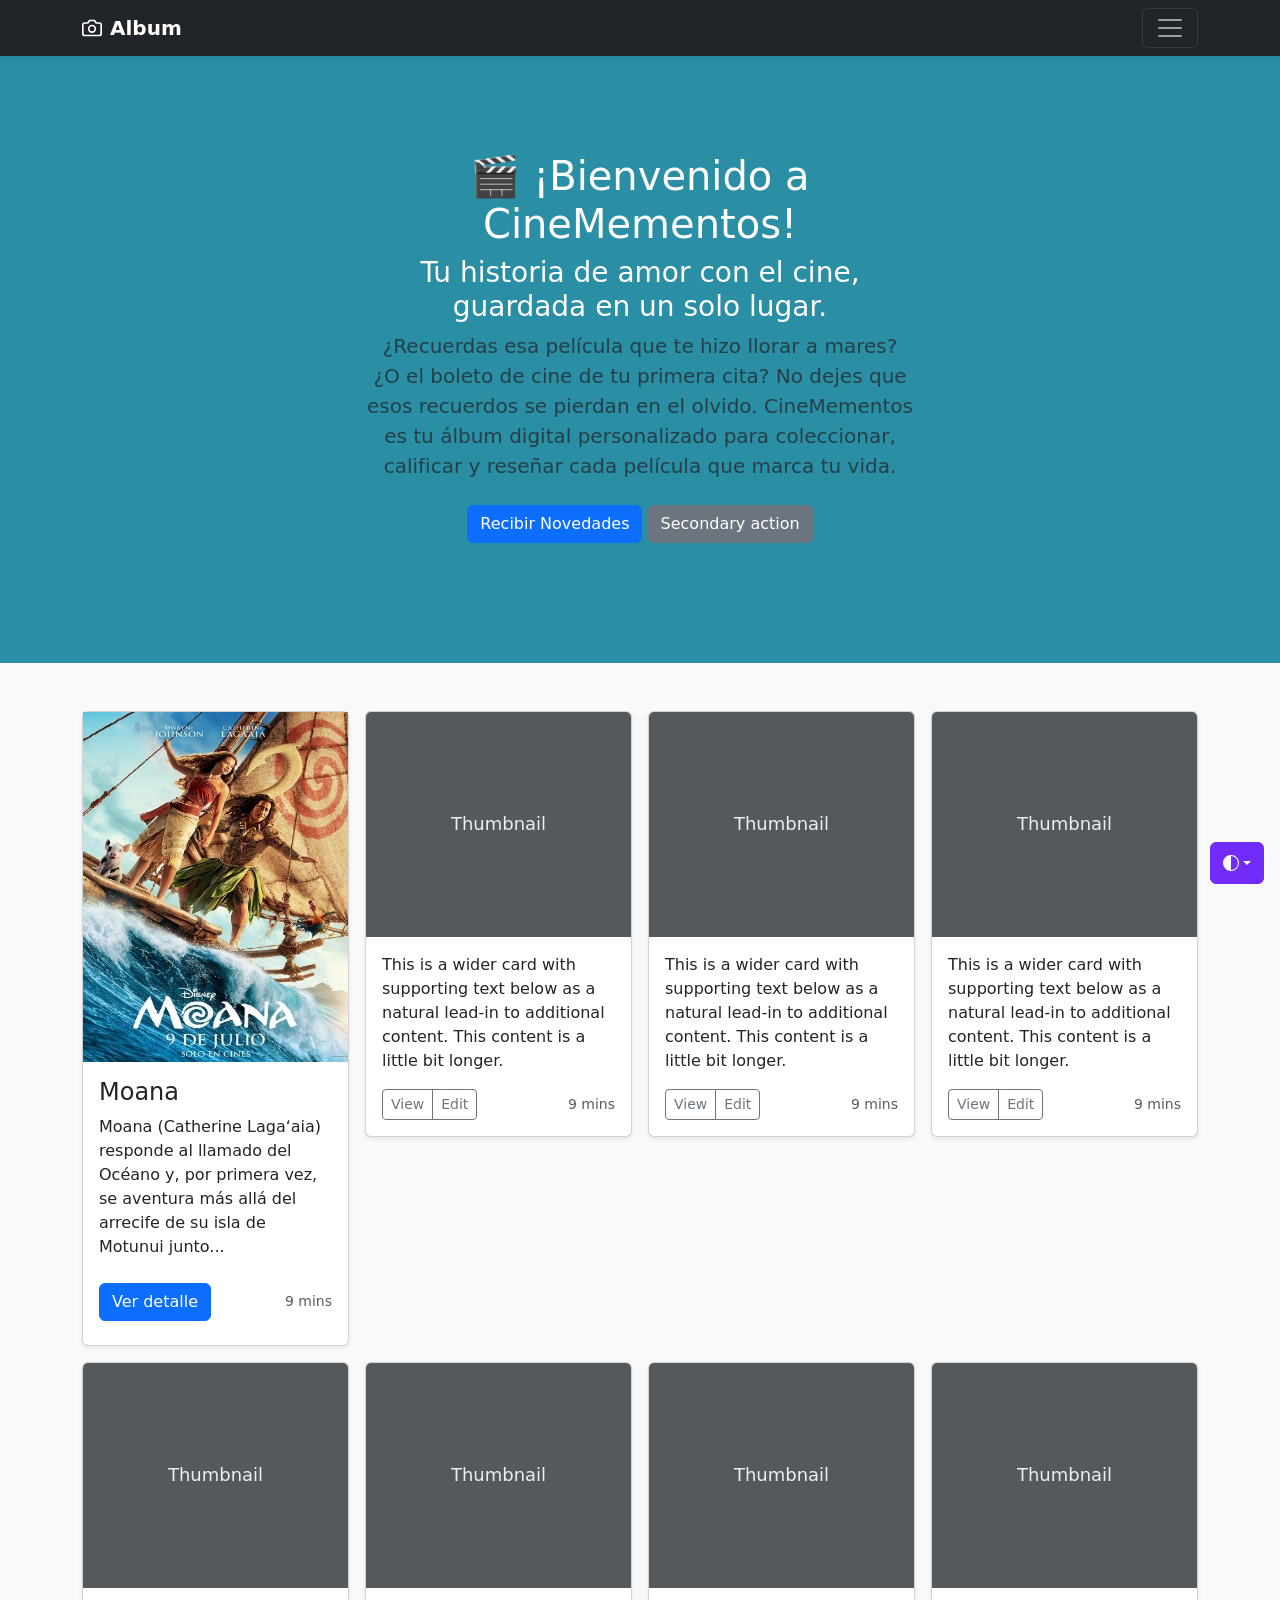
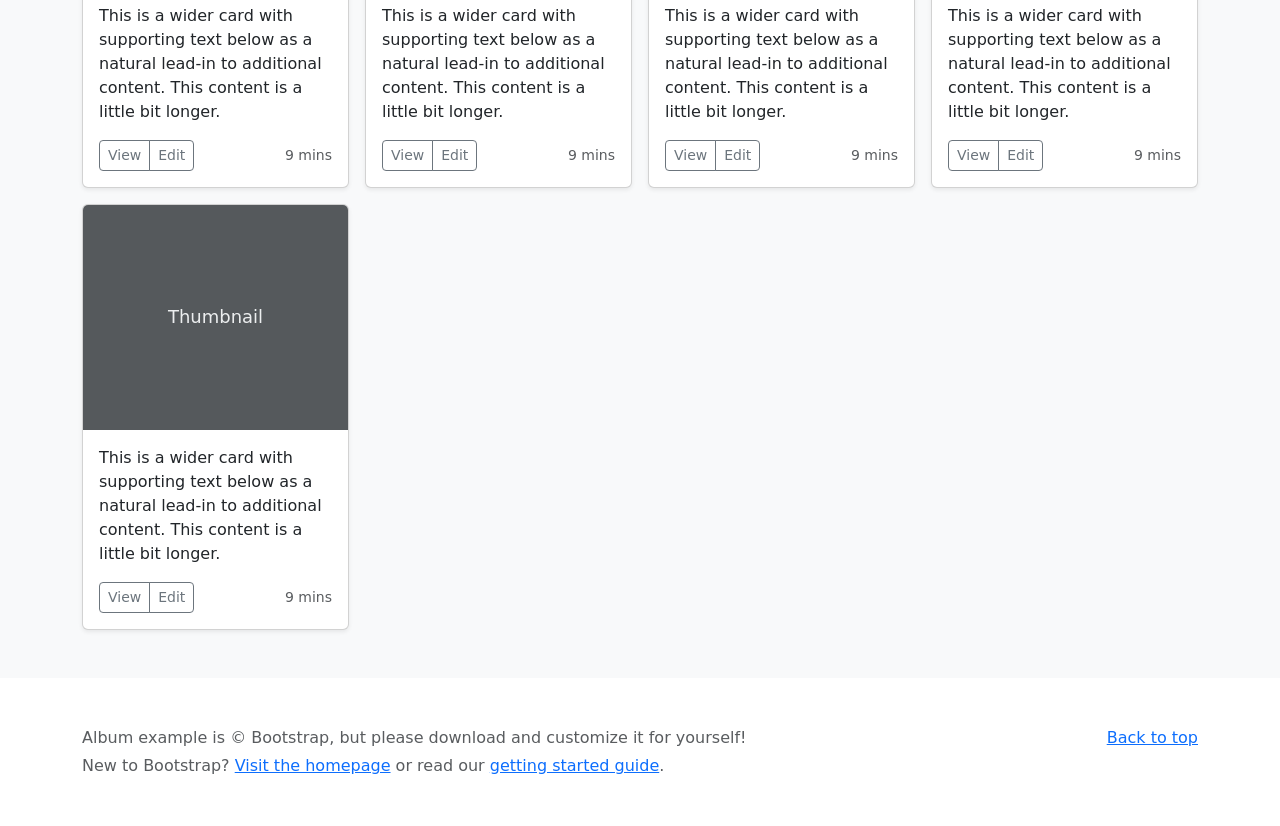
==== commit 28294114: "Actualización proyecto" ====
--- a/Clases de reforzamiento/Reforzamiento 04-07-2026/proyecto/index.html
+++ b/Clases de reforzamiento/Reforzamiento 04-07-2026/proyecto/index.html
@@ -12,6 +12,7 @@
   <script src="../assets/js/color-modes.js"></script>
   <link href="https://cdn.jsdelivr.net/npm/bootstrap@5.3.8/dist/css/bootstrap.min.css" rel="stylesheet"
     integrity="sha384-sRIl4kxILFvY47J16cr9ZwB07vP4J8+LH7qKQnuqkuIAvNWLzeN8tE5YBujZqJLB" crossorigin="anonymous">
+  <link rel="stylesheet" href="./assets/css/styles.css">
   <meta name="theme-color" content="#712cf9" />
   <style>
     .bd-placeholder-img {
@@ -212,19 +213,19 @@
       </div>
     </div>
   </header>
-  <main>
+  <main class="back-color">
     <section class="py-5 text-center container">
       <div class="row py-lg-5">
         <div class="col-lg-6 col-md-8 mx-auto">
           <h1 class="fw-light">🎬 ¡Bienvenido a CineMementos!</h1>
           <h3>Tu historia de amor con el cine, guardada en un solo lugar.</h3>
           <p class="lead text-body-secondary">
-            ¿Recuerdas esa película que te hizo llorar a mares? ¿O el boleto de cine de tu primera cita? 
+            <strong>¿Recuerdas esa película que te hizo llorar a mares? ¿O el boleto de cine de tu primera cita? 
             No dejes que esos recuerdos se pierdan en el olvido. CineMementos es tu álbum digital personalizado 
-            para coleccionar, calificar y reseñar cada película que marca tu vida.
+            para coleccionar, calificar y reseñar cada película que marca tu vida.</strong>
           </p>
           <p>
-            <a href="#" class="btn btn-primary my-2">Main call to action</a>
+            <a id="btnAbrirModalNovedades" href="#" class="btn btn-primary my-2">Recibir Novedades</a>
             <a href="#" class="btn btn-secondary my-2">Secondary action</a>
           </p>
         </div>
@@ -252,12 +253,7 @@
                 </p>
                 <div class="d-flex justify-content-between align-items-center">
                   <div class="btn-group">
-                    <button type="button" class="btn btn-sm btn-outline-secondary">
-                      View
-                    </button>
-                    <button type="button" class="btn btn-sm btn-outline-secondary">
-                      Edit
-                    </button>
+                    <a href="./detalle_peliculas/detalle.html" class="btn btn-primary my-2">Ver detalle</a>
                   </div>
                   <small class="text-body-secondary">9 mins</small>
                 </div>
@@ -521,9 +517,31 @@
       </p>
     </div>
   </footer>
+
+<!-- Modal -->
+<div class="modal fade" id="modalNovedades" tabindex="-1" aria-labelledby="exampleModalLabel" aria-hidden="true">
+  <div class="modal-dialog">
+    <div class="modal-content">
+      <div class="modal-header">
+        <h1 class="modal-title fs-5" id="exampleModalLabel">Modal title</h1>
+        <button type="button" class="btn-close" data-bs-dismiss="modal" aria-label="Close"></button>
+      </div>
+      <div class="modal-body">
+        ...
+      </div>
+      <div class="modal-footer">
+        <button type="button" class="btn btn-secondary" data-bs-dismiss="modal">Close</button>
+        <button type="button" class="btn btn-primary">Save changes</button>
+      </div>
+    </div>
+  </div>
+</div>
+
+
   <script src="https://cdn.jsdelivr.net/npm/bootstrap@5.3.8/dist/js/bootstrap.bundle.min.js"
     integrity="sha384-FKyoEForCGlyvwx9Hj09JcYn3nv7wiPVlz7YYwJrWVcXK/BmnVDxM+D2scQbITxI"
     crossorigin="anonymous"></script>
+  <script src="./assets/js/funcionalidad.js"></script>
 </body>
 
 </html>
--- a/Clases de reforzamiento/Reforzamiento 04-07-2026/proyecto/assets/css/styles.css
+++ b/Clases de reforzamiento/Reforzamiento 04-07-2026/proyecto/assets/css/styles.css
@@ -0,0 +1,15 @@
+/*
+Para una clase se usa el .
+Para un id se usa el #
+Para el nombre ded la etiqueta html se usa el propio nombre (ejemplo: body)
+*/
+
+.back-color {
+    background-color: #2a8fa5;
+    color: white;
+} 
+
+.back-color-degradado {
+    background: #833AB4;
+    background: linear-gradient(1deg, rgba(131, 58, 180, 1) 0%, rgba(217, 24, 24, 1) 36%, rgba(252, 176, 69, 1) 91%);
+}
